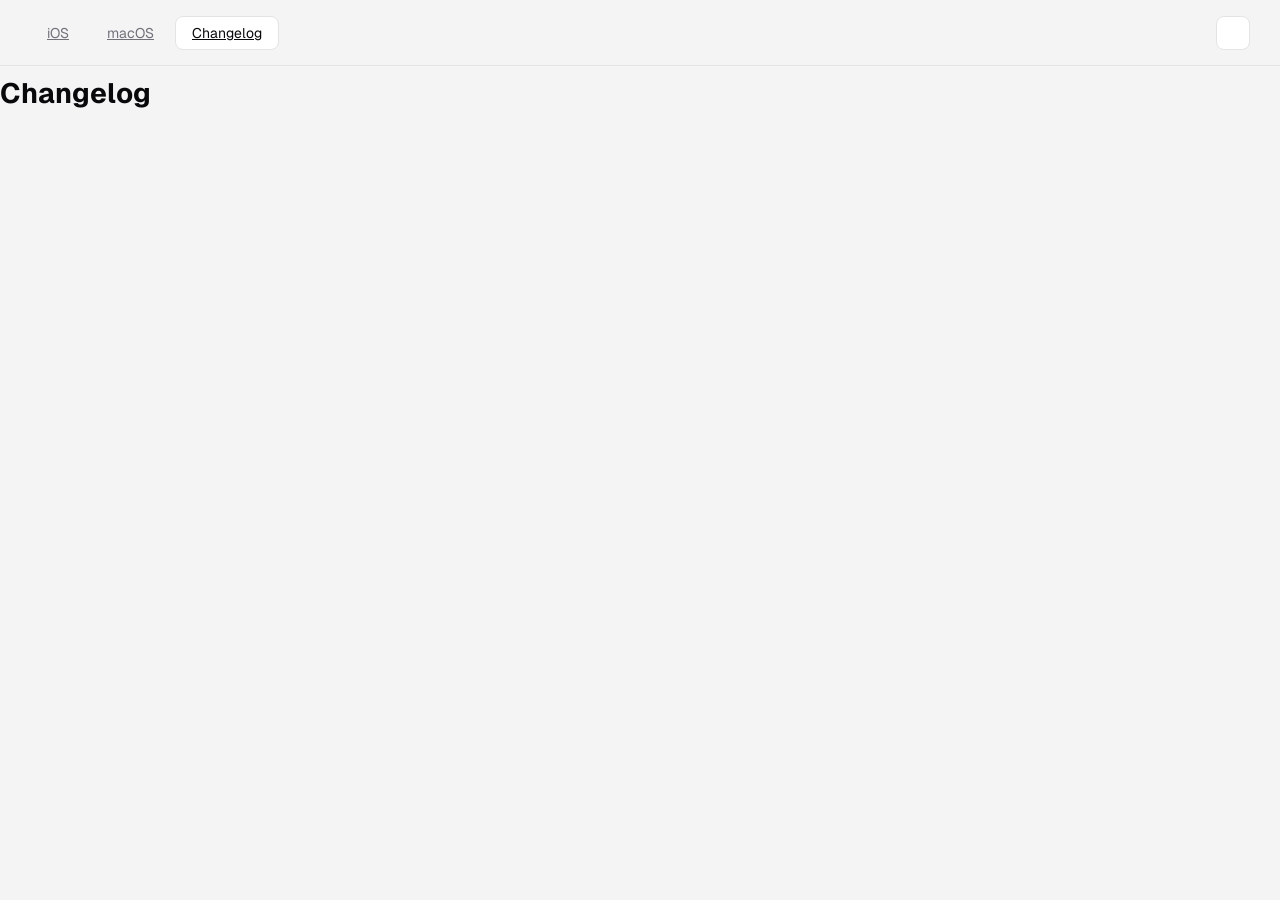
==== changelog.html @ 680ff32b "Add files via upload" ====
<!doctype html>
<html lang="en" data-theme="dark">
<head>
  <meta charset="utf-8">
  <meta name="viewport" content="width=device-width, initial-scale=1">
  <title>Changelog – DockIcons</title>
  <meta name="description" content="What's new on DockIcons: newly added iOS and macOS app icons.">
  <meta name="theme-color" content="#030303">
  <link rel="icon" href="assets/brand/favicon.svg" type="image/svg+xml">
  <link rel="icon" href="favicon.ico" sizes="any">
  <link rel="apple-touch-icon" href="assets/brand/apple-touch-icon.png">
  <link rel="preload" href="assets/fonts/Geist-Variable.woff2" as="font" type="font/woff2" crossorigin>
  <script>
    (function () {
      var t = null;
      try { t = localStorage.getItem('dockapp-theme'); } catch (e) {}
      if (t !== 'light' && t !== 'dark') {
        t = window.matchMedia && matchMedia('(prefers-color-scheme: light)').matches ? 'light' : 'dark';
      }
      document.documentElement.setAttribute('data-theme', t);
    })();
  </script>
  <link rel="stylesheet" href="css/styles.css">
  <link rel="stylesheet" href="css/changelog.css">
</head>
<body>
  <header class="header">
    <div class="container header-inner">
      <nav class="nav" aria-label="Sections">
        <a class="btn" href="index.html#ios">iOS</a>
        <a class="btn" href="index.html#macos">macOS</a>
        <a class="btn" href="changelog.html" aria-current="page">Changelog</a>
      </nav>
      <div class="header-right">
        <button class="theme-switch" id="themeSwitch" type="button" aria-label="Switch theme"></button>
      </div>
    </div>
  </header>

  <main class="cl">
    <h1 class="cl-label">Changelog</h1>
    <div class="cl-wrap" id="timeline"></div>
  </main>

  <script src="js/icons.js"></script>
  <script src="js/changelog.js"></script>
</body>
</html>
---- css/styles.css ----
/* ---------- Font ---------- */
@font-face {
  font-family: "Geist";
  src: url("../assets/fonts/Geist-Variable.woff2") format("woff2");
  font-weight: 100 900;
  font-style: normal;
  font-display: swap;
}

/* ---------- Tokens ---------- */
:root {
  --font: "Geist", system-ui, -apple-system, "Segoe UI", sans-serif;
  --bg: #030303;
  --surface: #121212;
  --border: #2a2a2a;
  --muted: #a0a0a0;
  --fg: #ffffff;
  --hover: #1a1a1a;
  --tag-bg: #252525;      /* štítek TestFlight */
  --tag-fg: #ffffff;
  --modal-bg: #030303;
  --overlay: rgba(3, 3, 3, 0.8);
  --ctl: 34px;
  --card-w: 86px;      /* pevná šířka karty (obrázek = šířka − 24 px) */
  --col-gap: 40px;     /* minimální mezera mezi sloupci; zbytek místa se rozdělí rovnoměrně */
  --row-gap: 40px;
  --s: 1;              /* měřítko karet: 1 = malé (výchozí), větší = velké karty */
  color-scheme: dark;
}
:root[data-theme="light"] {
  --bg: #f4f4f5;
  --surface: #ffffff;
  --border: #e4e4e7;
  --muted: #71717a;
  --fg: #09090b;
  --hover: #f4f4f5;
  --tag-bg: #e4e4e7;
  --tag-fg: #09090b;
  --modal-bg: #ffffff;
  --overlay: rgba(244, 244, 245, 0.8);
  color-scheme: light;
}

/* ---------- Base ---------- */
*, *::before, *::after { box-sizing: border-box; }
html { -webkit-text-size-adjust: 100%; scroll-padding-top: 80px; }
body {
  margin: 0;
  min-height: 100vh;
  background: var(--bg);
  color: var(--fg);
  font: 400 14px/16px var(--font);
  -webkit-font-smoothing: antialiased;
  -moz-osx-font-smoothing: grayscale;
}
body.is-locked { overflow: hidden; }
button, input { font: inherit; color: inherit; }
button { cursor: pointer; }
h2, p, dl, dd { margin: 0; }
svg { width: 16px; height: 16px; flex: none; display: block; }
/* ikona kategorie ze souboru SVG (maska → barva podle textu, funguje ve světlém i tmavém režimu) */
.cat-icon {
  width: 16px; height: 16px; flex: none; display: block;
  background-color: currentColor;
  -webkit-mask-repeat: no-repeat; mask-repeat: no-repeat;
  -webkit-mask-position: center; mask-position: center;
  -webkit-mask-size: contain; mask-size: contain;
}

.container { width: min(1220px, 100% - 32px); margin-inline: auto; }

:focus-visible { outline: 2px solid var(--fg); outline-offset: 2px; }

/* ---------- Header ---------- */
.header {
  position: sticky;      /* navigace zůstává při scrollu na místě */
  top: 0;
  z-index: 50;
  background: var(--bg);
  border-bottom: 1px solid var(--border);
}
.header-inner {
  height: 65px;
  display: flex;
  align-items: center;
  justify-content: space-between;
  gap: 16px;
}
.nav { display: flex; gap: 4px; }
.btn {
  height: var(--ctl);
  padding: 8px 16px;
  background: transparent;
  border: 1px solid transparent;
  border-radius: 8px;
  color: var(--muted);
  transition: color .15s, background-color .15s, border-color .15s;
}
.btn:hover { color: var(--fg); }
.btn[aria-current="page"],
.btn[aria-pressed="true"] { color: var(--fg); background: var(--surface); border-color: var(--border); }
.btn--icon { width: var(--ctl); padding: 0; display: grid; place-items: center; }

.header-right { display: flex; align-items: center; gap: 16px; margin-left: auto; }
.header-right .sort-label { color: var(--muted); margin-right: 0; }

/* ---------- Search ---------- */
.search { position: relative; width: 260px; }
.search-input {
  width: 100%;
  height: var(--ctl);
  padding: 0 40px 0 16px;
  background: var(--surface);
  border: 1px solid var(--border);
  border-radius: 8px;
  color: var(--fg);
  outline: none;
  transition: border-color .15s;
}
.search-input::placeholder { color: var(--muted); opacity: 1; }
.search-input:hover,
.search-input:focus { border-color: var(--muted); }
.search-clear {
  position: absolute;
  top: 0; right: 0;
  width: var(--ctl); height: 100%;
  display: grid; place-items: center;
  padding: 0;
  background: none; border: 0; border-radius: 8px;
  color: var(--muted);
}
.search-clear:hover { color: var(--fg); }
.search-clear[hidden] { display: none; }

/* ---------- Theme switch ---------- */
.theme-switch {
  width: 34px; height: 34px;
  display: grid; place-items: center;
  padding: 0;
  background: var(--surface);
  border: 1px solid var(--border);
  border-radius: 8px;
  color: var(--muted);
  transition: border-color .15s;
}
.theme-switch:hover { border-color: var(--muted); }

/* ---------- Toolbar ---------- */
.mobile-filters {
  position: sticky;      /* na mobilu zůstává pod hlavičkou i search a kategorie */
  top: 66px;
  z-index: 49;
  background: var(--bg);
  display: none;
  flex-direction: column;
  gap: 8px;
  padding: 12px 16px;
  border-bottom: 1px solid var(--border);
}
.mobile-filters:empty { display: none; }

.toolbar {
  padding-top: 24px;
  margin-bottom: 24px;
  display: flex;
  align-items: center;
  justify-content: space-between;
  gap: 16px;
}
.count { color: var(--muted); white-space: nowrap; }
.count b { color: var(--fg); font-weight: 400; }
.toolbar-right { display: flex; align-items: center; gap: 8px; }
.toolbar-right .sort-label { color: var(--muted); }
.size-toggle { display: flex; gap: 4px; }
.toolbar-right .size-toggle { margin-left: 4px; }

/* ---------- Dropdown ---------- */
.dd { position: relative; }
.dd-trigger {
  width: 100%;
  height: var(--ctl);
  display: flex;
  align-items: center;
  gap: 8px;
  padding: 0 16px;
  background: var(--surface);
  border: 1px solid var(--border);
  border-radius: 8px;
  color: var(--fg);
  text-align: left;
  white-space: nowrap;
  transition: border-color .15s;
}
.dd-trigger:hover,
.dd-trigger[aria-expanded="true"] { border-color: var(--muted); }
.dd-trigger .chev { margin-left: auto; color: var(--muted); }
.dd--category { width: 196px; }

.dd-list {
  position: absolute;
  top: calc(100% + 8px);
  right: 0;
  min-width: 100%;
  max-height: 200px;
  overflow-y: auto;
  display: flex;
  flex-direction: column;
  gap: 4px;
  padding: 8px;
  background: var(--surface);
  border: 1px solid var(--border);
  border-radius: 12px;
  z-index: 30;
  visibility: hidden;
  opacity: 0;
  transform: translateY(-4px);
  transition: opacity .15s, transform .15s, visibility .15s;
  scrollbar-width: thin;
  scrollbar-color: var(--border) transparent;
}
.dd-list.is-open { visibility: visible; opacity: 1; transform: none; }
.dd--category .dd-list { height: 200px; max-height: none; }
.dd--sort .dd-list { min-width: 200px; }

.dd-item {
  flex: none;
  display: flex;
  align-items: center;
  gap: 8px;
  width: 100%;
  padding: 4px;
  background: none;
  border: 0;
  border-radius: 8px;
  color: var(--fg);
  text-align: left;
  white-space: nowrap;
}
.dd-item:hover,
.dd-item.is-active,
.dd-item[aria-selected="true"] { background: var(--hover); }
.dd-item .check { margin-left: auto; color: var(--muted); }

/* ---------- Grid + cards ---------- */
.grid {
  display: grid;
  grid-template-columns: repeat(auto-fill, calc(var(--card-w) * var(--s)));
  justify-content: space-between;
  column-gap: var(--col-gap);
  row-gap: var(--row-gap);
}
.grid.is-large { --s: 1.36; }   /* velké karty: poměrně zvětšené, drží poměr stran */
.card {
  display: flex;
  flex-direction: column;
  align-items: center;
  gap: calc(8px * var(--s));
  padding: calc(11px * var(--s));
  background: var(--bg);
  border: 1px solid var(--border);
  border-radius: calc(24px * var(--s));
  color: var(--muted);
  font-size: calc(12px * var(--s));
  line-height: calc(16px * var(--s));
  font-weight: 500;
  text-align: center;
  transition: border-color .15s, color .15s;
}
.card:hover,
.card:focus-visible { border-color: var(--muted); color: var(--fg); }
.card:focus-visible { outline: none; }
.card img {
  display: block;
  width: 100%;
  height: auto;        /* přebíjí atribut height z HTML, aby šel poměr stran 1:1 */
  aspect-ratio: 1 / 1;
  object-fit: cover;
  border: 1px solid var(--border);   /* obrys, aby byla vidět i velmi tmavá / světlá ikona */
  border-radius: calc(16px * var(--s));
  background: var(--surface);
}
.thumb { position: relative; display: block; width: 100%; }
.tag-tf {
  position: absolute;
  left: 50%;
  top: calc(100% - 8px * var(--s));      /* horní hrana 8 px nad spodkem ikony */
  transform: translateX(-50%);
  padding: calc(4px * var(--s)) calc(6px * var(--s));
  background: var(--tag-bg);
  color: var(--tag-fg);
  border-radius: 9999px;
  font-size: calc(10px * var(--s));
  line-height: calc(12px * var(--s));
  font-weight: 500;
  white-space: nowrap;
  pointer-events: none;
}
.card .label {
  width: 100%;
  min-height: calc(32px * var(--s));
  display: flex;
  align-items: flex-end;
  justify-content: center;
}
.card .label span {
  display: -webkit-box;
  -webkit-box-orient: vertical;
  -webkit-line-clamp: 2;
  line-clamp: 2;
  overflow: hidden;
  overflow-wrap: anywhere;
}
.empty { padding: 80px 0; text-align: center; color: var(--muted); }
.empty[hidden] { display: none; }
#sentinel { height: 80px; }

/* ---------- Modal ---------- */
.overlay {
  position: fixed;
  inset: 0;
  z-index: 100;
  display: grid;
  grid-template-columns: minmax(0, 1fr);
  place-items: center;
  padding: 16px;
  background: var(--overlay);
  -webkit-backdrop-filter: blur(10px);
  backdrop-filter: blur(10px);
  visibility: hidden;
  opacity: 0;
  transition: opacity .2s, visibility .2s;
  overflow-y: auto;
}
.overlay.is-open { visibility: visible; opacity: 1; }

.modal {
  position: relative;
  width: min(384px, 100%);
  min-width: 0;
  margin: auto;
  padding: 40px;
  display: flex;
  flex-direction: column;
  align-items: center;
  background: var(--modal-bg);
  border: 1px solid var(--border);
  border-radius: 28px;
  transform: scale(.97);
  transition: transform .2s;
}
.overlay.is-open .modal { transform: none; }

.modal-close {
  position: absolute;
  top: 18px; right: 18px;
  width: 32px; height: 32px;
  display: grid; place-items: center;
  padding: 0;
  background: none; border: 0; border-radius: 8px;
  color: var(--fg);
}
.modal-img {
  display: block;
  width: 240px; height: 240px;
  max-width: 100%;
  object-fit: cover;
  border: 1px solid var(--border);
  border-radius: 56px;
  background: var(--surface);
}
.modal-title {
  margin-top: 24px;
  font-size: 16px; line-height: 24px; font-weight: 600;
  text-align: center;
  overflow-wrap: anywhere;
}
.tag {
  margin-top: 4px;
  display: inline-flex;
  align-items: center;
  gap: 8px;
  padding: 8px 12px;
  background: var(--hover);
  border-radius: 9999px;
  font-size: 12px; line-height: 16px; font-weight: 500;
}
.rows { width: 100%; margin-top: 24px; }
.row {
  height: 29px;
  display: flex;
  align-items: center;
  justify-content: space-between;
  gap: 16px;
  border-bottom: 1px solid var(--border);
}
.row[hidden] { display: none; }
.row dt { flex: none; color: var(--muted); }
.row dd {
  flex: 0 1 auto;
  min-width: 0;
  max-width: 100%;
  color: var(--fg);
  text-align: right;
  overflow: hidden;
  text-overflow: ellipsis;   /* dlouhý text se zkrátí na "…" */
  white-space: nowrap;
}
.row a { color: inherit; text-decoration: none; }
.row dd a:not(.store) {
  display: block;            /* aby fungovalo zkrácení, ale odkaz zůstal klikací */
  overflow: hidden;
  text-overflow: ellipsis;
  white-space: nowrap;
}
.row dd a[href^="http"]:not(.store):hover { text-decoration: underline; text-underline-offset: 3px; }
.row dd a.store { display: inline-flex; }
.store { opacity: 1; transition: opacity .15s; }
.store:hover { opacity: .7; }

/* ---------- Responsive ---------- */

@media (max-width: 719px) {
  :root { --ctl-m: 38px; --card-w: 75px; --col-gap: 12px; --row-gap: 24px; }
  .mobile-filters { display: flex; }
  .mobile-filters:empty { display: none; }
  .mobile-filters .search { width: 100%; }
  .mobile-filters .search-input,
  .mobile-filters .search-clear,
  .mobile-filters .dd-trigger { height: var(--ctl-m); }
  .mobile-filters .search-clear { width: var(--ctl-m); }
  .mobile-filters .dd--category { width: 100%; }
  .mobile-filters .dd--category .dd-list { left: 0; right: 0; }
  .toolbar { margin-bottom: 32px; }
  html { scroll-padding-top: 190px; }
  .grid.is-large { --s: 1.33; }
  .header-right { gap: 8px; }
  .modal { padding: 32px 24px; }
  .modal-img { width: min(240px, 100%); height: auto; aspect-ratio: 1; }
}

/* iOS Safari přibližuje stránku při focusu na pole s písmem menším než 16 px */
@media (pointer: coarse), (hover: none), (max-width: 1024px) {
  .search-input { font-size: 16px; }
}

@media (max-width: 400px) { .toolbar-right .sort-label { display: none; } }

@media (prefers-reduced-motion: reduce) {
  *, *::before, *::after { transition-duration: .01ms !important; }
}
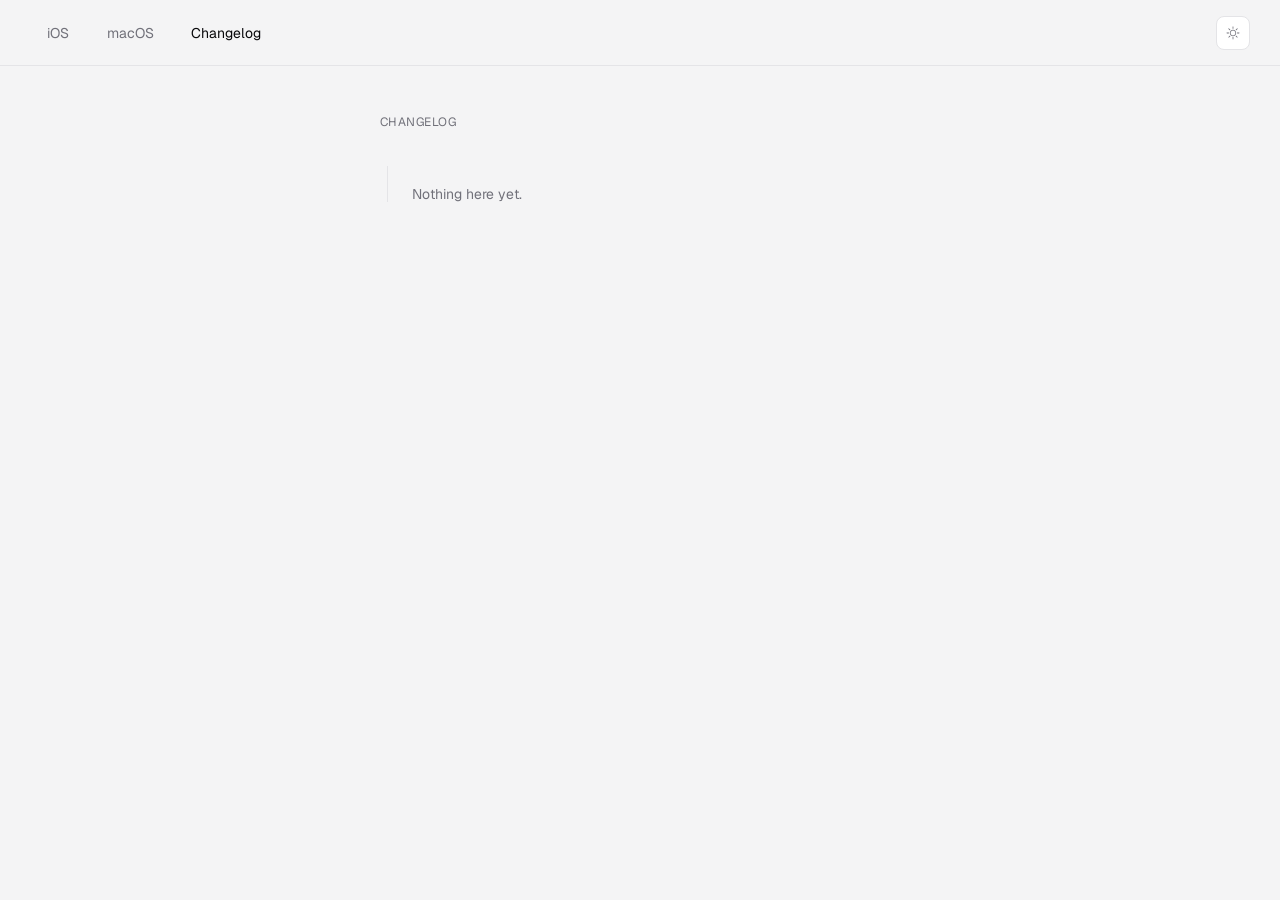
==== commit bc1eccd2: "Add files via upload" ====
--- a/changelog.html
+++ b/changelog.html
@@ -29,7 +29,7 @@
       <nav class="nav" aria-label="Sections">
         <a class="btn" href="index.html#ios">iOS</a>
         <a class="btn" href="index.html#macos">macOS</a>
-        <a class="btn" href="changelog.html" aria-current="page">Changelog</a>
+        <a class="nav-link" href="changelog.html" aria-current="page">Changelog</a>
       </nav>
       <div class="header-right">
         <button class="theme-switch" id="themeSwitch" type="button" aria-label="Switch theme"></button>
--- a/css/styles.css
+++ b/css/styles.css
@@ -99,6 +99,16 @@
 .btn:hover { color: var(--fg); }
 .btn[aria-current="page"],
 .btn[aria-pressed="true"] { color: var(--fg); background: var(--surface); border-color: var(--border); }
+/* odkaz na jinou stránku (Changelog): jen text, bez pozadí a podtržení */
+.nav-link {
+  display: inline-flex; align-items: center;
+  height: var(--ctl); padding: 0 16px;
+  color: var(--muted); text-decoration: none;
+  transition: color .15s;
+}
+.nav-link:hover,
+.nav-link[aria-current="page"] { color: var(--fg); }
+.nav-link:focus-visible { outline: 1px solid var(--muted); outline-offset: -2px; border-radius: 8px; }
 .btn--icon { width: var(--ctl); padding: 0; display: grid; place-items: center; }
 
 .header-right { display: flex; align-items: center; gap: 16px; margin-left: auto; }
--- a/css/changelog.css
+++ b/css/changelog.css
@@ -0,0 +1,71 @@
+/* Changelog – časová osa. Používá tokeny ze styles.css */
+a.btn { display: inline-flex; align-items: center; text-decoration: none; }   /* iOS / macOS odkazy na stránce changelogu */
+
+.cl { width: min(520px, 100% - 32px); margin: 48px auto 96px; }
+.cl-label {
+  margin: 0 0 32px;
+  font-size: 12px; line-height: 16px; font-weight: 400;
+  letter-spacing: .04em; text-transform: uppercase; color: var(--muted);
+}
+.cl-wrap { position: relative; padding-left: 0; }
+.cl-wrap::before {            /* svislá linka */
+  content: ""; position: absolute; left: 7px; top: 4px; bottom: 0; width: 1px;
+  background: var(--border);
+}
+.cl-empty { color: var(--muted); padding: 24px 0 0 32px; }
+
+.cl-year { margin: 0; }
+.cl-year + .cl-year { margin-top: 8px; }
+.cl-year-btn {
+  display: flex; align-items: center; gap: 6px;
+  margin: 0 0 20px 32px; padding: 0;
+  background: none; border: 0; color: var(--muted);
+  font: inherit; font-size: 12px; line-height: 16px; cursor: pointer;
+}
+.cl-year-btn:hover { color: var(--fg); }
+.cl-year-btn:focus-visible { outline: 1px solid var(--muted); outline-offset: 4px; border-radius: 4px; }
+.cl-year-btn svg { transition: transform .15s; }
+.cl-year-btn[aria-expanded="false"] svg { transform: rotate(-90deg); }
+.cl-list { list-style: none; margin: 0; padding: 0; }
+.cl-list[hidden] { display: none; }
+
+.cl-item {
+  position: relative;
+  display: grid; grid-template-columns: 56px minmax(0, 1fr); column-gap: 0;
+  margin: 0 0 32px; padding-left: 32px;
+}
+.cl-dot {
+  position: absolute; left: 3px; top: 4px;
+  width: 9px; height: 9px; box-sizing: border-box; border-radius: 50%;
+  background: var(--bg); border: 1px solid var(--border);
+}
+.cl-item.is-latest .cl-dot {
+  background: var(--fg); border-color: var(--fg);
+  box-shadow: 0 0 0 3px var(--bg);
+}
+.cl-date { font-size: 12px; line-height: 16px; color: var(--muted); padding-top: 2px; white-space: nowrap; }
+.cl-title { margin: 0; font-size: 14px; line-height: 20px; font-weight: 400; color: var(--fg); }
+
+.cl-icons {
+  list-style: none; margin: 12px 0 0; padding: 0;
+  display: grid; grid-template-columns: repeat(5, minmax(0, 1fr)); gap: 16px 8px;
+}
+.cl-app {
+  display: flex; flex-direction: column; align-items: flex-start; gap: 6px;
+  min-width: 0; color: var(--muted); text-decoration: none; border-radius: 10px;
+}
+.cl-app:hover, .cl-app:focus-visible { color: var(--fg); outline: none; }
+.cl-app img {
+  display: block; width: 40px; height: 40px; border-radius: 10px;
+  border: 1px solid var(--border); background: var(--surface); object-fit: cover;
+}
+.cl-app:hover img, .cl-app:focus-visible img { border-color: var(--muted); }
+.cl-name {
+  display: block; max-width: 100%; font-size: 10px; line-height: 12px;
+  overflow: hidden; text-overflow: ellipsis; white-space: nowrap;
+}
+
+@media (max-width: 520px) {
+  .cl { margin-top: 32px; }
+  .cl-icons { grid-template-columns: repeat(4, minmax(0, 1fr)); }
+}
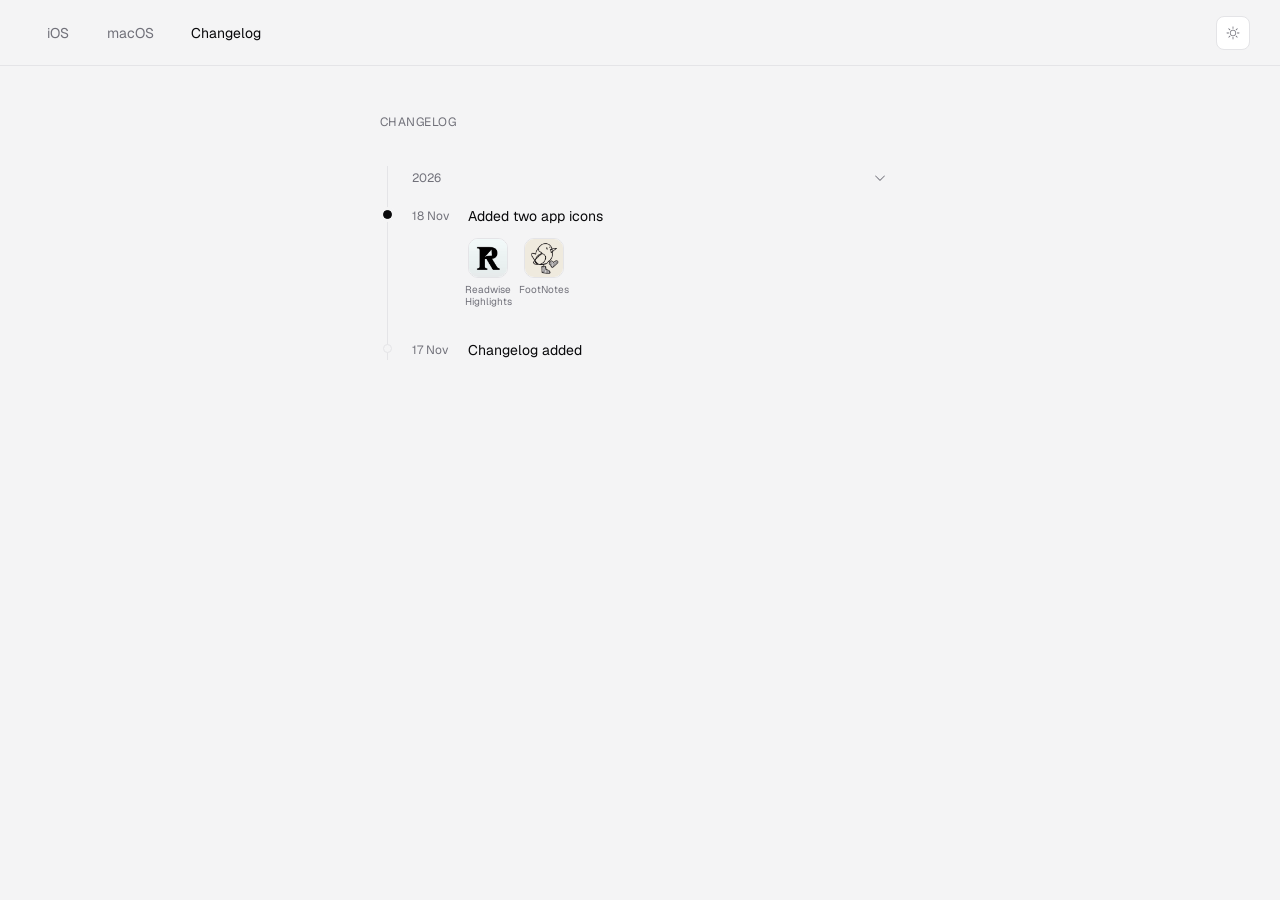
==== commit 43c8f046: "Add files via upload" ====
--- a/changelog.html
+++ b/changelog.html
@@ -42,7 +42,23 @@
     <div class="cl-wrap" id="timeline"></div>
   </main>
 
+  <div class="overlay" id="overlay" aria-hidden="true">
+    <div class="modal" id="modal" role="dialog" aria-modal="true" aria-labelledby="modalTitle">
+      <button class="modal-close" id="modalClose" type="button" aria-label="Close"></button>
+      <img class="modal-img" id="modalImg" alt="" width="240" height="240">
+      <h2 class="modal-title" id="modalTitle"></h2>
+      <div class="tag" id="modalTag"></div>
+      <dl class="rows">
+        <div class="row"><dt>Developer</dt><dd id="mDeveloper"></dd></div>
+        <div class="row"><dt>Date</dt><dd id="mDate"></dd></div>
+        <div class="row"><dt>Website</dt><dd id="mWebsite"></dd></div>
+        <div class="row"><dt>App Store</dt><dd id="mStore"></dd></div>
+      </dl>
+    </div>
+  </div>
+
   <script src="js/icons.js"></script>
+  <script src="js/modal.js"></script>
   <script src="js/changelog.js"></script>
 </body>
 </html>
--- a/css/changelog.css
+++ b/css/changelog.css
@@ -17,13 +17,15 @@
 .cl-year { margin: 0; }
 .cl-year + .cl-year { margin-top: 8px; }
 .cl-year-btn {
-  display: flex; align-items: center; gap: 6px;
-  margin: 0 0 20px 32px; padding: 0;
-  background: none; border: 0; color: var(--muted);
-  font: inherit; font-size: 12px; line-height: 16px; cursor: pointer;
+  display: flex; align-items: center; justify-content: space-between; gap: 6px;
+  width: calc(100% - 20px); height: 32px; margin: 0 0 12px 20px; padding: 0 12px;   /* text zůstává zarovnaný s datem (32 px) */
+  background: transparent; border: 0; border-radius: 12px; color: var(--muted);
+  font: inherit; font-size: 12px; line-height: 16px; text-align: left; cursor: pointer;
+  transition: background-color .15s, color .15s;
 }
-.cl-year-btn:hover { color: var(--fg); }
-.cl-year-btn:focus-visible { outline: 1px solid var(--muted); outline-offset: 4px; border-radius: 4px; }
+.cl-year-btn:hover { color: var(--fg); background: var(--hover); }
+:root[data-theme="light"] .cl-year-btn:hover { background: var(--surface); }   /* ve světlém je --hover stejný jako pozadí */
+.cl-year-btn:focus-visible { outline: 1px solid var(--muted); outline-offset: 0; }
 .cl-year-btn svg { transition: transform .15s; }
 .cl-year-btn[aria-expanded="false"] svg { transform: rotate(-90deg); }
 .cl-list { list-style: none; margin: 0; padding: 0; }
@@ -47,12 +49,14 @@
 .cl-title { margin: 0; font-size: 14px; line-height: 20px; font-weight: 400; color: var(--fg); }
 
 .cl-icons {
-  list-style: none; margin: 12px 0 0; padding: 0;
-  display: grid; grid-template-columns: repeat(5, minmax(0, 1fr)); gap: 16px 8px;
+  --n: 5; --cw: 56px;                       /* počet sloupců a šířka buňky (ikona 40 px je uprostřed buňky) */
+  list-style: none; padding: 0;
+  margin: 12px 0 0 calc((40px - var(--cw)) / 2);   /* první ikona zarovnaná s titulkem */
+  display: grid; grid-template-columns: repeat(var(--n), var(--cw)); gap: 16px 0;                 /* mezera mezi ikonami = šířka buňky − 40 px = 16 px */
 }
 .cl-app {
-  display: flex; flex-direction: column; align-items: flex-start; gap: 6px;
-  min-width: 0; color: var(--muted); text-decoration: none; border-radius: 10px;
+  display: flex; flex-direction: column; align-items: center; gap: 6px;
+  width: var(--cw); color: var(--muted); text-decoration: none; border-radius: 10px;
 }
 .cl-app:hover, .cl-app:focus-visible { color: var(--fg); outline: none; }
 .cl-app img {
@@ -61,11 +65,13 @@
 }
 .cl-app:hover img, .cl-app:focus-visible img { border-color: var(--muted); }
 .cl-name {
-  display: block; max-width: 100%; font-size: 10px; line-height: 12px;
-  overflow: hidden; text-overflow: ellipsis; white-space: nowrap;
+  display: -webkit-box; -webkit-box-orient: vertical; -webkit-line-clamp: 2; line-clamp: 2;
+  width: 100%; padding: 0 2px; box-sizing: border-box; font-size: 10px; line-height: 12px; text-align: center;
+  overflow: hidden; overflow-wrap: anywhere;
 }
 
 @media (max-width: 520px) {
   .cl { margin-top: 32px; }
-  .cl-icons { grid-template-columns: repeat(4, minmax(0, 1fr)); }
 }
+@media (max-width: 520px) { .cl-icons { --n: 4; } }
+@media (max-width: 360px) { .cl-icons { --n: 3; } }
